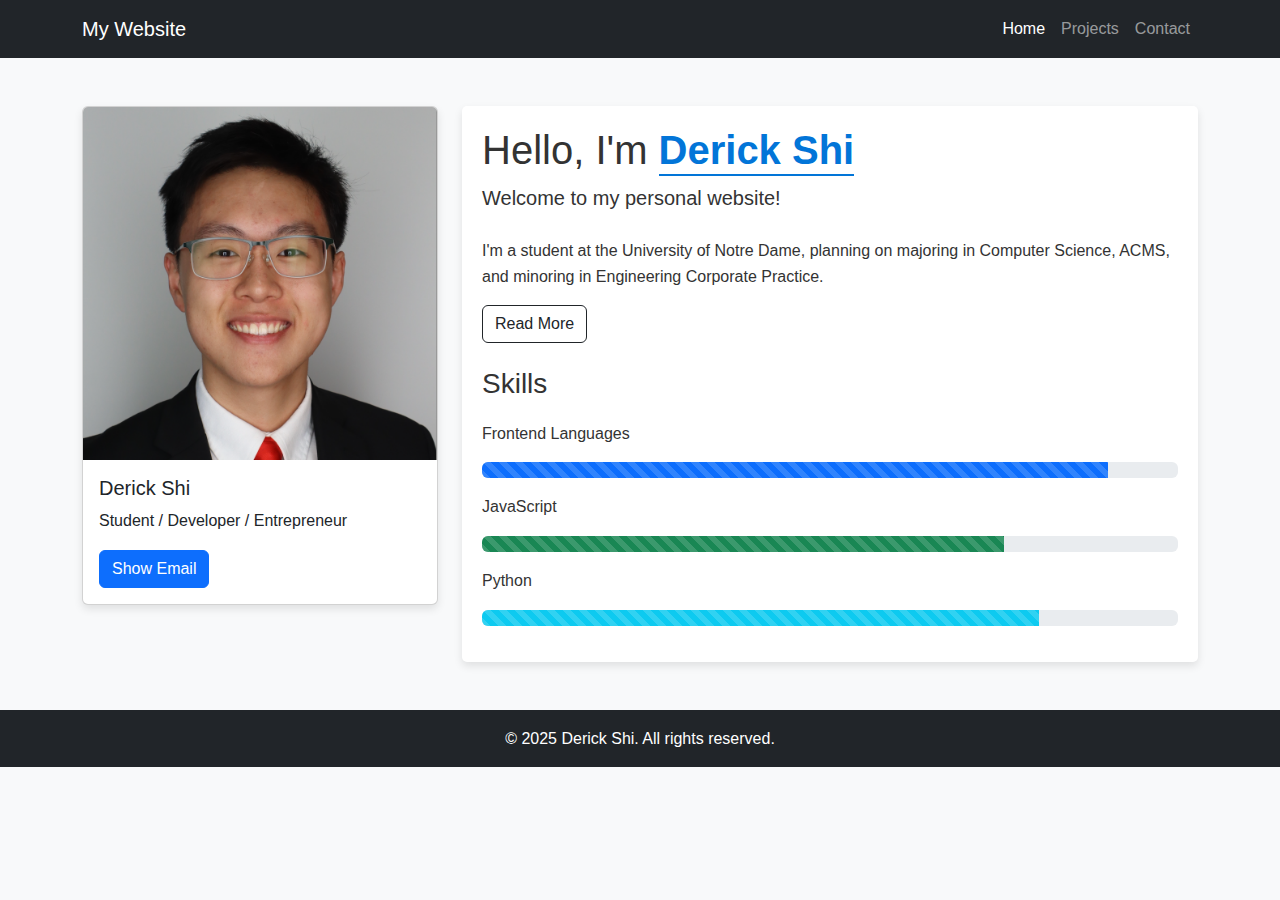
==== index.html @ 81e3b935 "huh" ====
<!DOCTYPE html>
<html lang="en">
<head>
    <meta charset="UTF-8">
    <meta name="viewport" content="width=device-width, initial-scale=1.0">
    <title>My Personal Website - Home</title>
    <!-- Bootstrap CSS -->
    <link href="https://cdn.jsdelivr.net/npm/bootstrap@5.3.3/dist/css/bootstrap.min.css" rel="stylesheet">
    <!-- Custom CSS -->
    <link rel="stylesheet" href="style.css">
</head>
<body>
    <!-- Navigation bar - Bootstrap  -->
    <nav class="navbar navbar-expand-lg navbar-dark bg-dark">
        <div class="container">
            <a class="navbar-brand" href="index.html">My Website</a>
            <button class="navbar-toggler" type="button" data-bs-toggle="collapse" data-bs-target="#navbarNav">
                <span class="navbar-toggler-icon"></span>
            </button>
            <div class="collapse navbar-collapse" id="navbarNav">
                <ul class="navbar-nav ms-auto">
                    <li class="nav-item">
                        <a class="nav-link active" href="index.html">Home</a>
                    </li>
                    <li class="nav-item">
                        <a class="nav-link" href="projects.html">Projects</a>
                    </li>
                    <li class="nav-item">
                        <a class="nav-link" href="contact.html">Contact</a>
                    </li>
                </ul>
            </div>
        </div>
    </nav>

    <!-- Main Content -->
    <div class="container my-5">
        <div class="row">
            
            <div class="col-md-4">
                <div class="card profile-card">
                    <img src="pfp.png" class="card-img-top" alt="Profile Photo">
                    <div class="card-body">
                        <h5 class="card-title">Derick Shi</h5>
                        <p class="card-text">Student / Developer / Entrepreneur</p>
                        <button id="show-email" class="btn btn-primary" data-bs-toggle="modal" data-bs-target="#emailModal">Show Email</button>

                        <p id="email-display" class="mt-2 d-none">dericks1real@gmail.com</p>
                    </div>
                </div>
            </div>
            
            <!-- Description on the right -->
            <div class="col-md-8">
                <div class="about-section">
                    <h1>Hello, I'm <span class="highlight-text">Derick Shi</span></h1>
                    <p class="lead">Welcome to my personal website!</p>
                    
                    <div class="my-4">
                        <p>I'm a student at the University of Notre Dame, planning on majoring in Computer Science, ACMS, and minoring in Engineering Corporate Practice.</p>
                        
                        <div id="more-content" class="collapse">
                            <p>This is a personal website I created as part of my Programming Paradigms Course. It showcases my skills in HTML, CSS, JavaScript, and Bootstrap.</p>
                            <p>I enjoy working on challenging projects within the realms of software engineering, statistics, but also in the field of business. I am working on developing a bike startup with some friends which you can learn more about here:</p>
                            <a href="https://campusbikeconnect.com">Campus Bike Connect</a>   
                            <p>In my free time, I enjoy working out and various board games</p>
                        </div>
                        
                        <!-- Read More -->
                        <button class="btn btn-outline-dark" id="read-more-btn">Read More</button>
                    </div>
                    
                    <h3>Skills</h3>
                    <div class="skill-section">
                        <p>Frontend Languages</p>
                        <div class="progress mb-3">
                            <div class="progress-bar progress-bar-striped" role="progressbar" style="width: 90%"></div>
                        </div>
                        
                        <p>JavaScript</p>
                        <div class="progress mb-3">
                            <div class="progress-bar progress-bar-striped bg-success" role="progressbar" style="width: 75%"></div>
                        </div>
                        
                        <p>Python</p>
                        <div class="progress mb-3">
                            <div class="progress-bar progress-bar-striped bg-info" role="progressbar" style="width: 80%"></div>
                        </div>
                    </div>
                </div>
            </div>
        </div>
    </div>

    <!--Pop up-->
    <div class="modal fade" id="emailModal" tabindex="-1" aria-labelledby="emailModalLabel" aria-hidden="true">
        <div class="modal-dialog">
            <div class="modal-content">
                <div class="modal-header">
                    <h5 class="modal-title" id="emailModalLabel">Contact Information</h5>
                    <button type="button" class="btn-close" data-bs-dismiss="modal" aria-label="Close"></button>
                </div>
                <div class="modal-body">
                    <p>You can reach me at:</p>
                    <p id="email-display" class="email-popup">dshi2@nd.edu</p>
                </div>
                <div class="modal-footer">
                    <button type="button" class="btn btn-secondary" data-bs-dismiss="modal">Close</button>
                </div>
            </div>
        </div>
    </div>

  
    <footer class="bg-dark text-white text-center py-3">
        <div class="container">
            <p class="mb-0">&copy; 2025 Derick Shi. All rights reserved.</p>
        </div>
    </footer>

    
    <script src="https://cdn.jsdelivr.net/npm/bootstrap@5.3.3/dist/js/bootstrap.bundle.min.js"></script>
    <script src="script.js"></script>
</body>
</html>
---- style.css ----
body {
    font-family: 'Segoe UI', Tahoma, Geneva, Verdana, sans-serif;
    background-color: #f8f9fa;
    color: #333;
    line-height: 1.6;
}

.highlight-text {
    color: #0275d8;
    font-weight: bold;
    border-bottom: 2px solid #0275d8;
    padding-bottom: 2px;
}
.email-popup {
    font-size: 1.2rem;
    text-align: center;
    padding: 10px;
    background-color: #e9f5ff;
    border-radius: 5px;
    border-left: 4px solid #0275d8;
}

#email-display {
    font-weight: bold;
    color: #0275d8;
    background-color: #f8f9fa;
    padding: 5px;
    border-radius: 4px;
}


.profile-card {
    box-shadow: 0 4px 8px rgba(0, 0, 0, 0.1);
    transition: transform 0.3s;
}

.profile-card:hover {
    transform: translateY(-5px);
}

.about-section {
    padding: 20px;
    border-radius: 5px;
    background-color: #fff;
    box-shadow: 0 4px 8px rgba(0, 0, 0, 0.1);
}

.skill-section {
    margin-top: 20px;
}

.contact-icon {
    font-size: 1.5rem;
    width: 40px;
    height: 40px;
    display: flex;
    align-items: center;
    justify-content: center;
}

.contact-info-section {
    background-color: #fff;
    border-radius: 5px;
    box-shadow: 0 4px 8px rgba(0, 0, 0, 0.1);
    height: 100%;
}

.contact-form-card {
    box-shadow: 0 4px 8px rgba(0, 0, 0, 0.1);
}

.projects-title, .contact-title {
    color: #0275d8;
    border-bottom: 2px solid #0275d8;
    padding-bottom: 10px;
    margin-bottom: 30px;
}

.project-card {
    transition: transform 0.3s;
}

.project-card:hover {
    transform: translateY(-5px);
}

.project-details {
    margin-top: 10px;
    padding-top: 10px;
    border-top: 1px solid #dee2e6;
}

.btn-pink {
    background-color: #e83e8c;
    color: white;
    border-color: #e83e8c;
}

.btn-pink:hover {
    background-color: #d6336c;
    color: white;
    border-color: #d6336c;
}
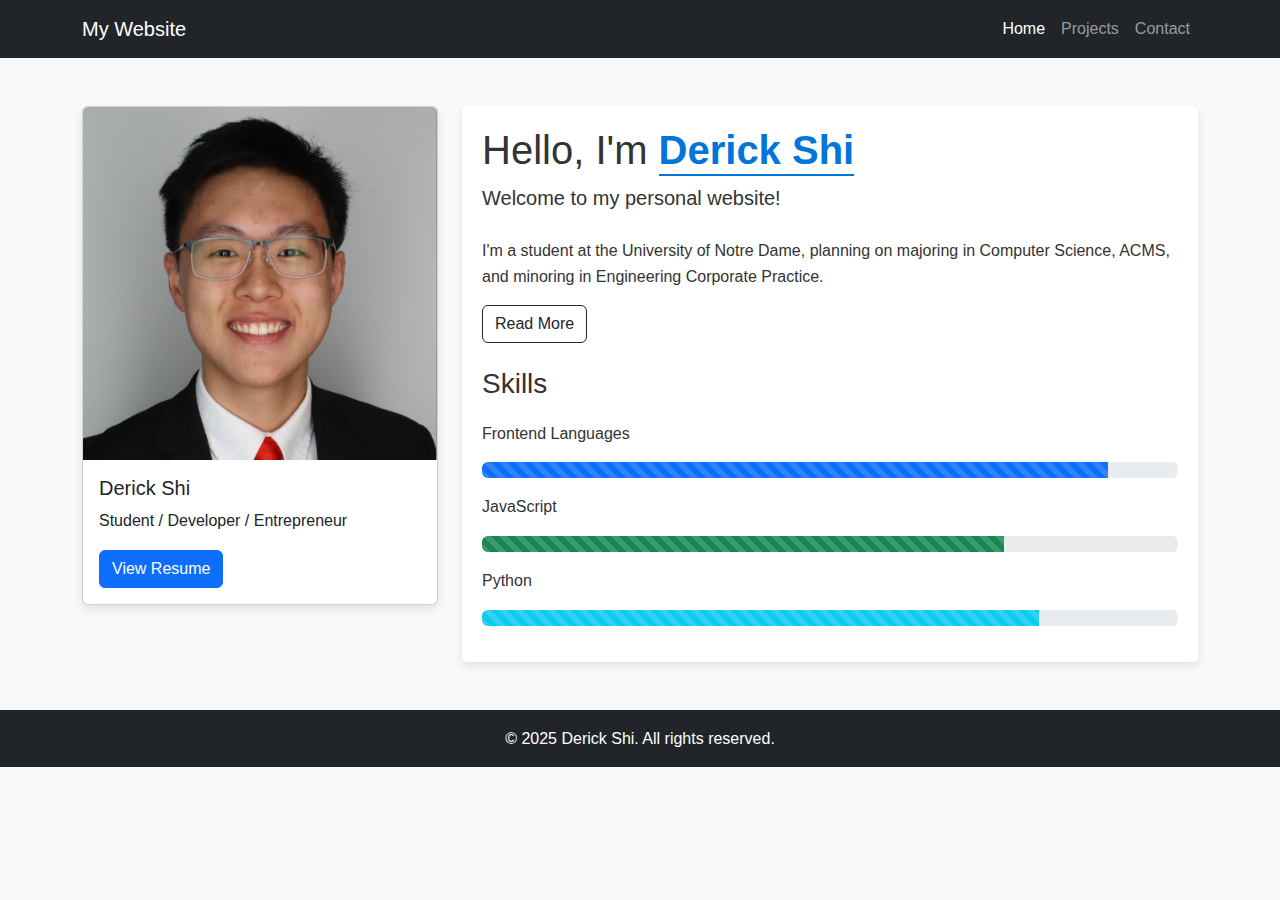
==== commit a67089f4: "huh" ====
--- a/index.html
+++ b/index.html
@@ -39,11 +39,13 @@
             
             <div class="col-md-4">
                 <div class="card profile-card">
-                    <img src="pfp.png" class="card-img-top" alt="Profile Photo">
+                    <img src="images/pfp.png" class="card-img-top" alt="Profile Photo">
                     <div class="card-body">
                         <h5 class="card-title">Derick Shi</h5>
                         <p class="card-text">Student / Developer / Entrepreneur</p>
-                        <button id="show-email" class="btn btn-primary" data-bs-toggle="modal" data-bs-target="#emailModal">Show Email</button>
+                        <button id="show-resume" class="btn btn-primary" data-bs-toggle="modal" data-bs-target="#resumeModal">View Resume</button>
+
+
 
                         <p id="email-display" class="mt-2 d-none">dericks1real@gmail.com</p>
                     </div>
@@ -93,25 +95,32 @@
     </div>
 
     <!--Pop up-->
-    <div class="modal fade" id="emailModal" tabindex="-1" aria-labelledby="emailModalLabel" aria-hidden="true">
-        <div class="modal-dialog">
+    <div class="modal fade" id="resumeModal" tabindex="-1" aria-labelledby="resumeModalLabel" aria-hidden="true">
+        <div class="modal-dialog modal-lg">
             <div class="modal-content">
                 <div class="modal-header">
-                    <h5 class="modal-title" id="emailModalLabel">Contact Information</h5>
+                    <h5 class="modal-title" id="resumeModalLabel">My Resume</h5>
                     <button type="button" class="btn-close" data-bs-dismiss="modal" aria-label="Close"></button>
                 </div>
                 <div class="modal-body">
-                    <p>You can reach me at:</p>
-                    <p id="email-display" class="email-popup">dshi2@nd.edu</p>
+                    <p>Preview of my resume:</p>
+                    <div class="resume-preview">
+                        <!-- You can add a preview image of your resume here -->
+                        <img src="images/resume.png" class="img-fluid" alt="Resume Preview">
+                    </div>
                 </div>
                 <div class="modal-footer">
                     <button type="button" class="btn btn-secondary" data-bs-dismiss="modal">Close</button>
+                    <a href="images/resume.pdf" download="Derick_Shi_Resume.pdf" class="btn btn-primary" id="download-resume">Download Resume</a>
                 </div>
             </div>
         </div>
     </div>
 
   
+
+
+
     <footer class="bg-dark text-white text-center py-3">
         <div class="container">
             <p class="mb-0">&copy; 2025 Derick Shi. All rights reserved.</p>
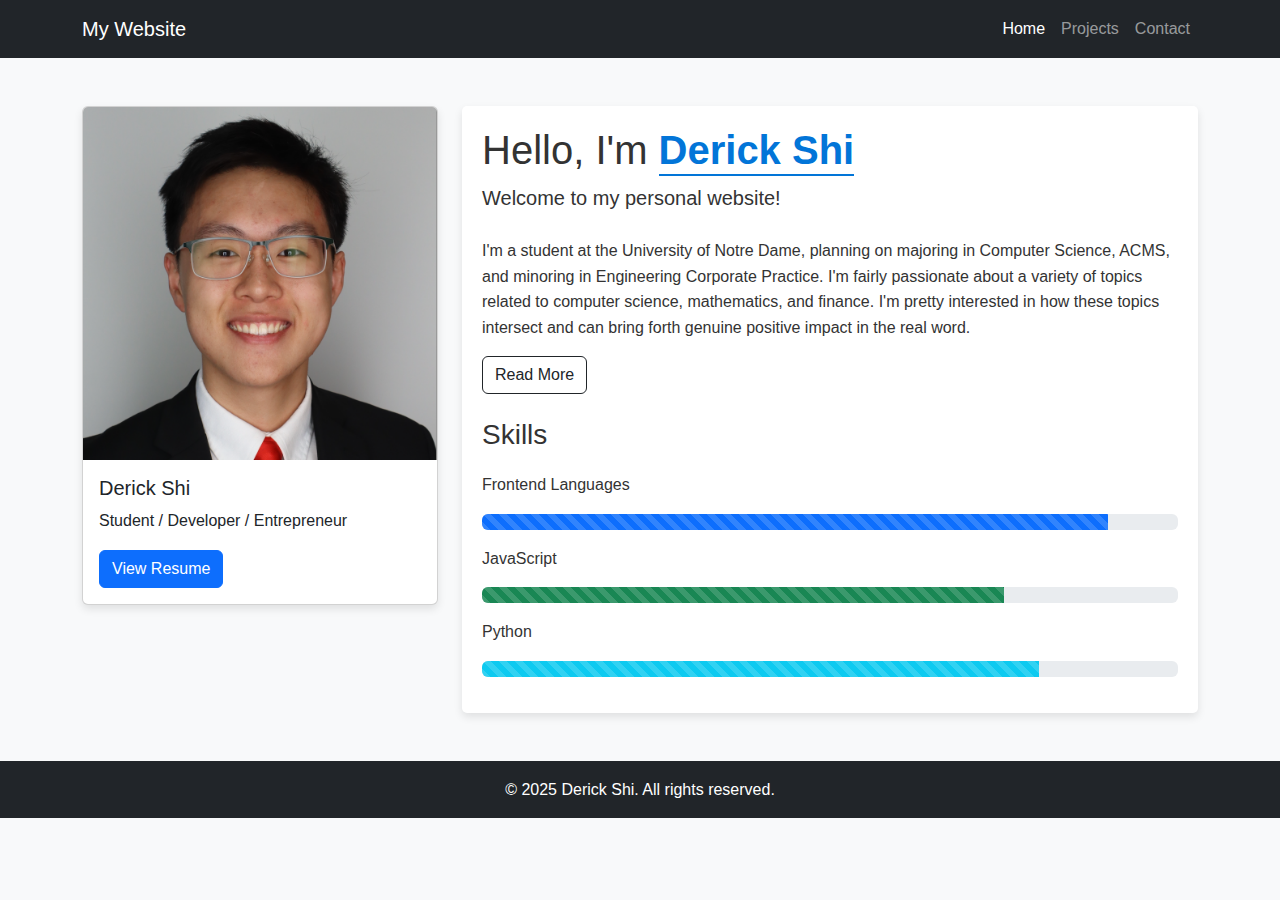
==== commit 871920fb: "updates" ====
--- a/index.html
+++ b/index.html
@@ -59,13 +59,20 @@
                     <p class="lead">Welcome to my personal website!</p>
                     
                     <div class="my-4">
-                        <p>I'm a student at the University of Notre Dame, planning on majoring in Computer Science, ACMS, and minoring in Engineering Corporate Practice.</p>
+                        <p>I'm a student at the University of Notre Dame, planning on majoring in Computer Science, ACMS, and minoring in Engineering Corporate Practice.
+                            I'm fairly passionate about a variety of topics related to computer science, mathematics, and finance. I'm pretty interested in how these topics 
+                            intersect and can bring forth genuine positive impact in the real word. 
+                        </p>
                         
                         <div id="more-content" class="collapse">
-                            <p>This is a personal website I created as part of my Programming Paradigms Course. It showcases my skills in HTML, CSS, JavaScript, and Bootstrap.</p>
-                            <p>I enjoy working on challenging projects within the realms of software engineering, statistics, but also in the field of business. I am working on developing a bike startup with some friends which you can learn more about here:</p>
+                            <p>This is a simple website that I built.</p>
+                            <p>I enjoy working on challenging projects within the realms mentioned above. I am working on developing a bike startup with some friends which you can learn more about here:</p>
                             <a href="https://campusbikeconnect.com">Campus Bike Connect</a>   
-                            <p>In my free time, I enjoy working out and various board games</p>
+                            <p>In my free time, I enjoy working out and various board games. My workout split is kinda of complicated being a 3x + 1 PPL split
+                                 where I reverse bicep and tricep for regular PPL and add in an extra day to work on my undeveloped areas and do cardio. This split is also over the course of a week.  
+                                I found that such a balance really allows me to get adequate volume, being a natural student lifter, while also allowing me to focus on my studies. For board games,
+                            I really enjoy team baesd deception games like Avalon or Secret Hitler. </p>
+                            <a href="https://zomb42.github.io/EverythingWebsite/index.html">Old Website</a>
                         </div>
                         
                         <!-- Read More -->
